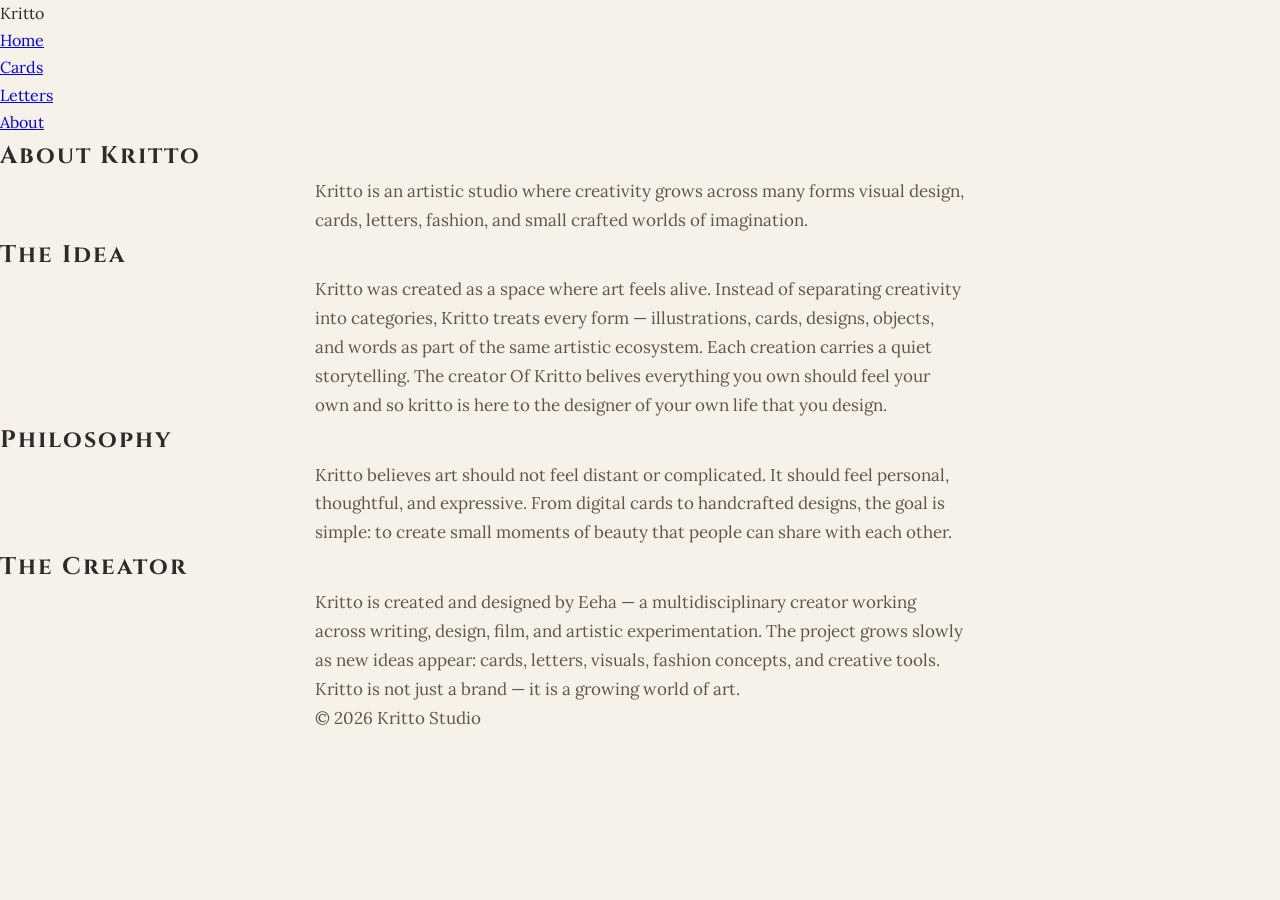
==== about.html @ 0f3da4ac "Create about.html" ====
<!DOCTYPE html>
<html lang="en">
<head>
<meta charset="UTF-8">
<meta name="viewport" content="width=device-width, initial-scale=1.0">

<title>About – Kritto</title>

<link href="https://fonts.googleapis.com/css2?family=Cinzel:wght@600&family=Lora:wght@400;500&display=swap" rel="stylesheet">
<link rel="stylesheet" href="style.css">

</head>
<body>

<!-- NAVIGATION -->
<nav>

<div class="nav-inner">

<div class="logo">Kritto</div>

<ul>
<li><a href="index.html">Home</a></li>
<li><a href="cards.html">Cards</a></li>
<li><a href="letters.html">Letters</a></li>
<li><a href="about.html">About</a></li>
</ul>

</div>

</nav>


<!-- HERO / INTRO -->

<section class="hero">

<div class="container">

<h1>About Kritto</h1>

<p>
Kritto is an artistic studio where creativity grows across many forms 
visual design, cards, letters, fashion, and small crafted worlds of imagination.
</p>

</div>

</section>


<!-- STORY -->

<section>

<div class="container">

<h2 class="section-title">The Idea</h2>

<p class="section-text">

Kritto was created as a space where art feels alive.  
Instead of separating creativity into categories, Kritto treats every form — 
illustrations, cards, designs, objects, and words as part of the same artistic ecosystem.

Each creation carries a quiet storytelling. The creator Of Kritto belives everything you own should feel your own and so kritto is here to the designer of your own life that you design.

</p>

</div>

</section>


<!-- PHILOSOPHY -->

<section>

<div class="container">

<h2 class="section-title">Philosophy</h2>

<p class="section-text">

Kritto believes art should not feel distant or complicated.  
It should feel personal, thoughtful, and expressive.

From digital cards to handcrafted designs, the goal is simple:  
to create small moments of beauty that people can share with each other.

</p>

</div>

</section>


<!-- CREATOR -->

<section>

<div class="container">

<h2 class="section-title">The Creator</h2>

<p class="section-text">

Kritto is created and designed by Eeha — a multidisciplinary creator working across writing, design, film, and artistic experimentation.

The project grows slowly as new ideas appear: cards, letters, visuals, fashion concepts, and creative tools.

Kritto is not just a brand — it is a growing world of art.

</p>

</div>

</section>


<!-- FOOTER -->

<footer>

<p>© 2026 Kritto Studio</p>

</footer>

</body>
</html>
---- style.css ----
/* =========================
   GLOBAL RESET
========================= */

*{
margin:0;
padding:0;
box-sizing:border-box;
}

body{
font-family:'Lora', serif;
background:#f6f2ea;
color:#2b2b2b;
line-height:1.7;
overflow-x:hidden;
}

h1,h2,h3{
font-family:'Cinzel', serif;
font-weight:700;
letter-spacing:2px;
}

p{
font-family:'Lora', serif;
font-size:17px;
color:#5f5647;
max-width:650px;
margin:auto;

   section{
padding:140px 0;
   }

/* =========================
   CONTAINER
========================= */

.container{
max-width:1200px;
margin:auto;
padding:0 40px;
}

/* =========================
   NAVIGATION
========================= */

nav{
position:fixed;
top:0;
width:100%;
background:#f6f2ea;
border-bottom:1px solid #e6dfd2;
z-index:1000;
}

nav .nav-inner{
display:flex;
justify-content:space-between;
align-items:center;
padding:18px 40px;
}

.logo{
font-family:'Cinzel', serif;
font-size:24px;
letter-spacing:2px;
color:#3a3226;
}

nav ul{
display:flex;
gap:28px;
list-style:none;
}

nav a{
text-decoration:none;
color:#4a4236;
font-size:15px;
transition:color .3s ease;
}

nav a:hover{
color:#8a6b3d;
}

/* =========================
   HERO
========================= */

.hero{
height:100vh;
display:flex;
align-items:center;
justify-content:center;
text-align:center;
padding-top:80px;
}

.hero h1{
font-family:'Cinzel', serif;
font-size:70px;
letter-spacing:4px;
margin-bottom:20px;
color:#3a3226;
}

.hero p{
font-size:20px;
color:#6a5f50;
}

/* =========================
   SECTIONS
========================= */

section{
padding:120px 0;
border-bottom:1px solid #ece5d8;
}

.section-title{
font-family:'Cinzel', serif;
font-size:36px;
margin-bottom:25px;
color:#3a3226;
text-align:center;
}

.section-text{
max-width:600px;
margin:auto;
text-align:center;
color:#6a5f50;
}

/* =========================
   CARDS GRID
========================= */

.cards-container{
margin-top:60px;
display:grid;
grid-template-columns:repeat(auto-fit,minmax(240px,1fr));
gap:30px;
}

.card{
background:#ffffff;
padding:40px;
border-radius:10px;
border:1px solid #ece5d8;
text-align:center;
transition:transform .35s ease, box-shadow .35s ease;
}

.card:hover{
transform:translateY(-6px);
box-shadow:0 10px 30px rgba(0,0,0,0.08);
}

.card-title{
font-family:'Cinzel', serif;
font-size:20px;
margin-bottom:10px;
}

/* =========================
   COMING SOON BOX
========================= */

.coming-soon{
margin-top:40px;
padding:50px;
border:1px dashed #c9b79b;
text-align:center;
border-radius:8px;
color:#7a6b56;
}

/* =========================
   FOOTER
========================= */

footer{
padding:40px 0;
text-align:center;
font-size:14px;
color:#7a6b56;
background:#f0eadf;
}

/* =========================
   RESPONSIVE
========================= */

@media(max-width:768px){

.hero h1{
font-size:46px;
}

nav ul{
display:none;
}

.container{
padding:0 20px;
}

}section p {
  text-align:center;
  font-size:1.2rem;
  color:#111;
}

/* =========================
   CARDS
========================= */
.cards-container {
  display:flex;
  flex-wrap:wrap;
  justify-content:center;
  gap:30px;
  max-width:100%;
}

.card {
  width:250px;
  height:350px;
  background:linear-gradient(145deg,#fff7eb,#f5c469);
  border-radius:25px;
  box-shadow:0 25px 45px rgba(0,0,0,0.1),0 10px 15px rgba(245,196,105,0.3);
  display:flex;
  justify-content:center;
  align-items:center;
  font-size:1.5rem;
  font-weight:700;
  color:#111;
  transition:all 0.5s ease;
  cursor:pointer;
}

.card:hover {
  transform:translateY(-15px) rotateX(5deg) rotateY(5deg);
  box-shadow:0 35px 60px rgba(0,0,0,0.15),0 15px 25px rgba(245,196,105,0.4);
}

/* =========================
   COMING SOON
========================= */
.coming-soon {
  text-align:center;
  padding:80px 20px;
  border:2px dashed #f5c469;
  border-radius:20px;
  font-weight:600;
  color:#f5c469;
  animation:pulse 2s infinite;
}

@keyframes pulse {
  0%,100%{ transform:scale(1); opacity:0.85; }
  50%{ transform:scale(1.05); opacity:1; }
}

/* =========================
   FOOTER
========================= */
footer {
  padding:50px 20px;
  text-align:center;
  color:#111;
  font-size:0.9rem;
  background:#fff7eb;
}

/* =========================
   RESPONSIVE
========================= */
@media(max-width:1024px){
  nav{padding:15px 30px;}
  .hero h1{font-size:3rem;}
  .hero p{font-size:1.3rem;}
}

@media(max-width:768px){
  nav ul{gap:15px; flex-wrap:wrap;}
  .hero h1{font-size:2.2rem;}
  .hero p{font-size:1rem;}
  .cards-container{gap:20px;}
  .card{width:200px;height:280px;font-size:1.2rem;}
}
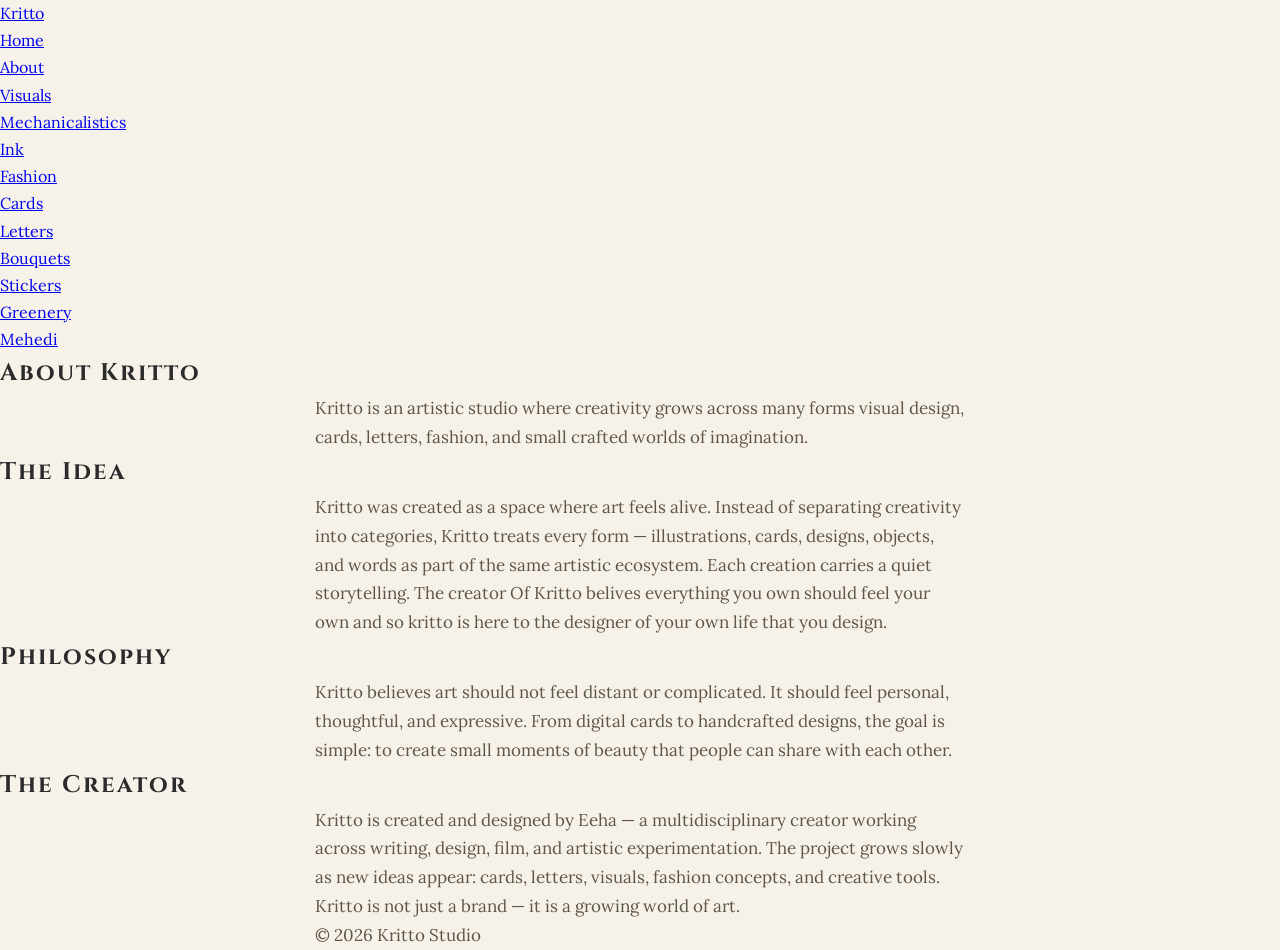
==== commit 4e8eaa71: "Update about.html" ====
--- a/about.html
+++ b/about.html
@@ -17,13 +17,23 @@
 
 <div class="nav-inner">
 
-<div class="logo">Kritto</div>
+<div class="logo">
+<a href="index.html">Kritto</a>
+</div>
 
 <ul>
 <li><a href="index.html">Home</a></li>
+<li><a href="about.html">About</a></li>
+<li><a href="visuals.html">Visuals</a></li>
+<li><a href="mechanicalistics.html">Mechanicalistics</a></li>
+<li><a href="ink.html">Ink</a></li>
+<li><a href="fashion.html">Fashion</a></li>
 <li><a href="cards.html">Cards</a></li>
 <li><a href="letters.html">Letters</a></li>
-<li><a href="about.html">About</a></li>
+<li><a href="bouquets.html">Bouquets</a></li>
+<li><a href="stickers.html">Stickers</a></li>
+<li><a href="greenery.html">Greenery</a></li>
+<li><a href="mehedi.html">Mehedi</a></li>
 </ul>
 
 </div>
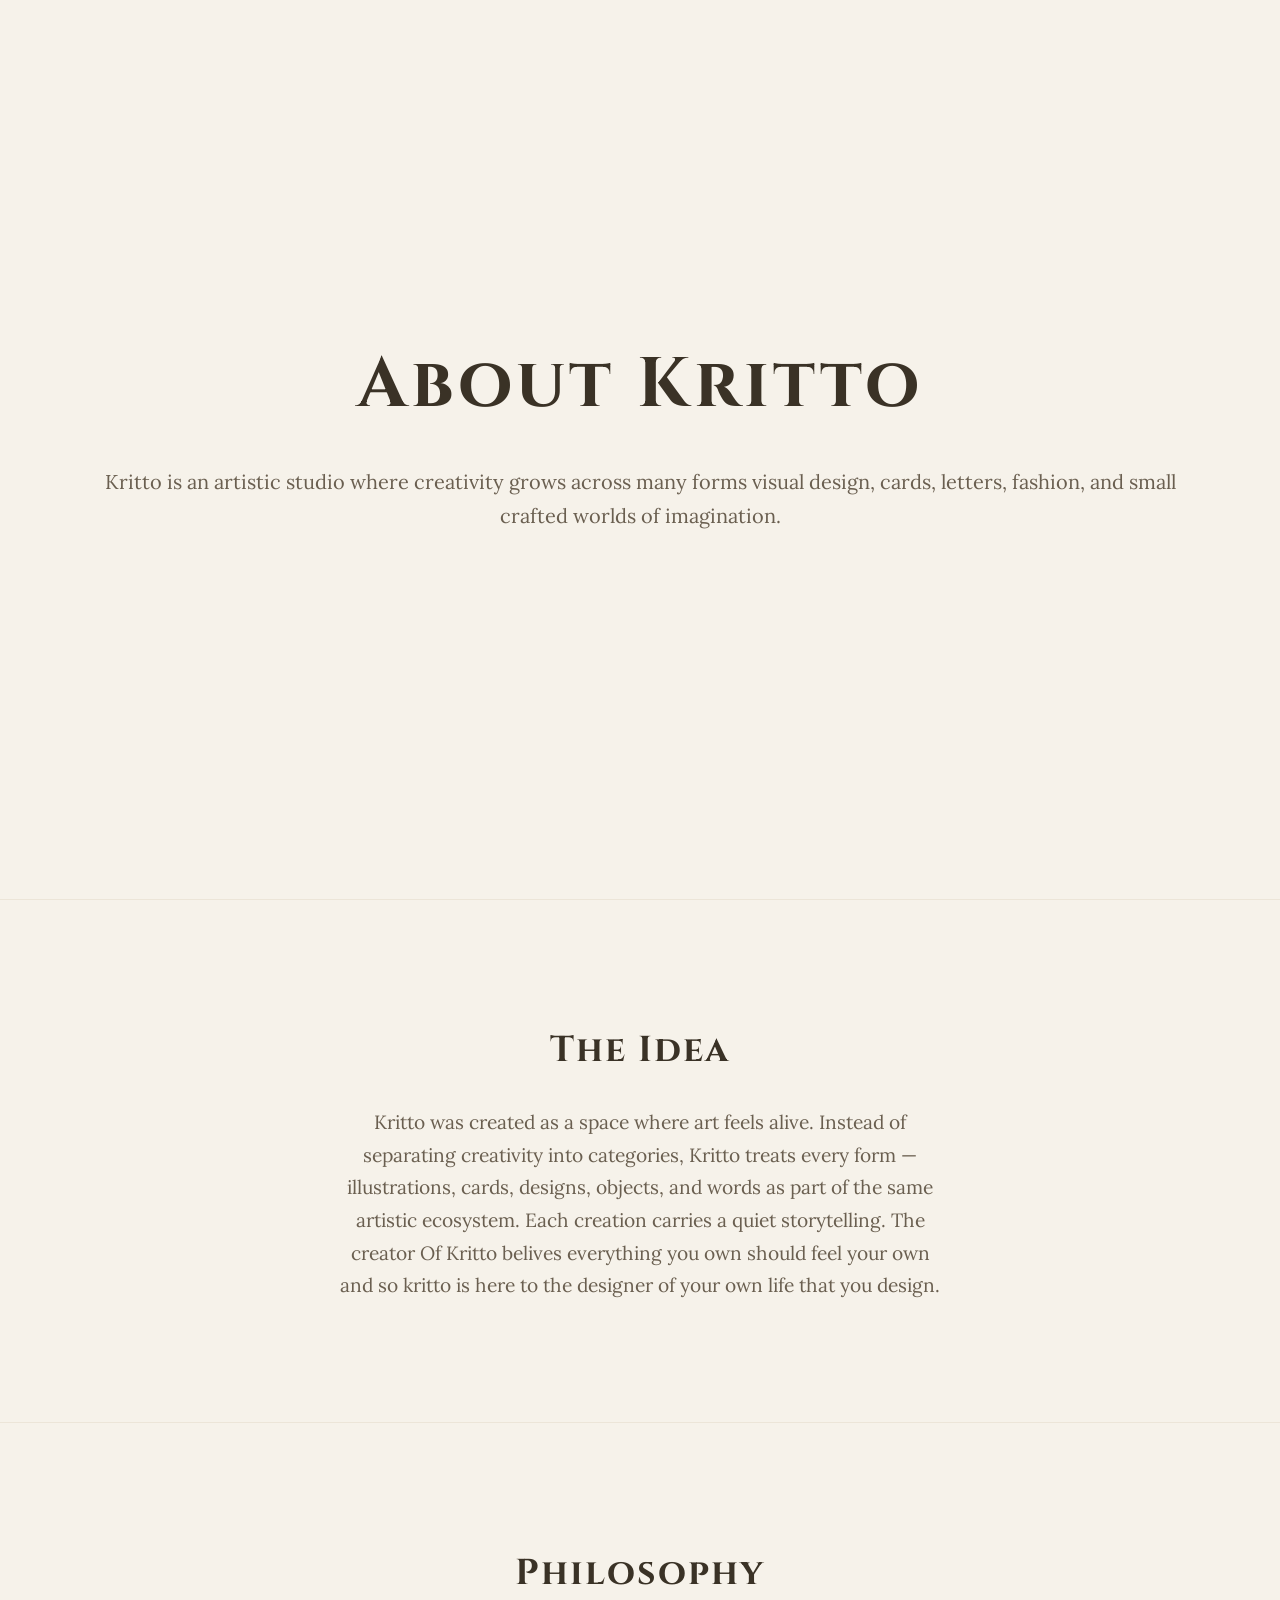
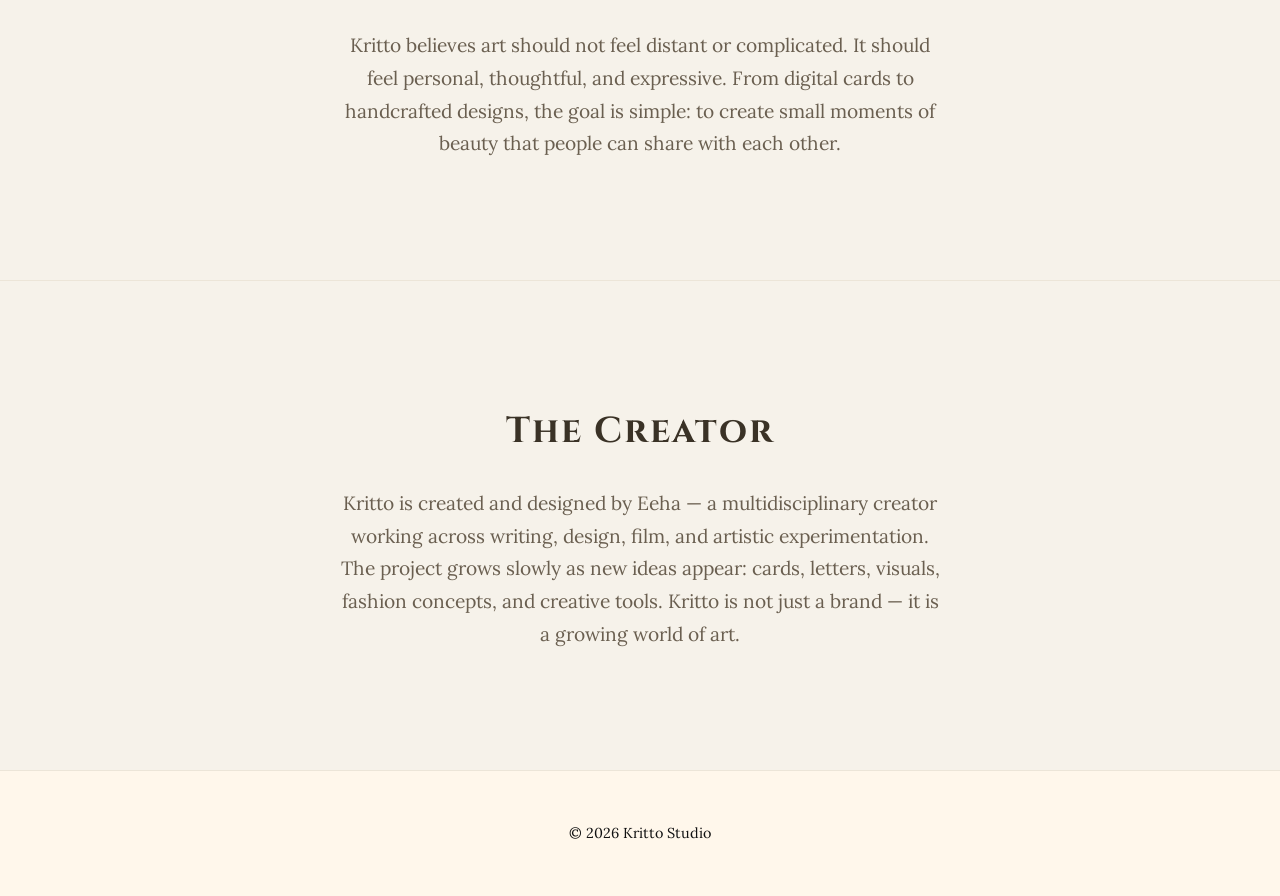
==== commit df7a479d: "Update about.html" ====
--- a/about.html
+++ b/about.html
@@ -12,34 +12,15 @@
 </head>
 <body>
 
-<!-- NAVIGATION -->
-<nav>
-
-<div class="nav-inner">
-
-<div class="logo">
-<a href="index.html">Kritto</a>
-</div>
-
-<ul>
-<li><a href="index.html">Home</a></li>
-<li><a href="about.html">About</a></li>
-<li><a href="visuals.html">Visuals</a></li>
-<li><a href="mechanicalistics.html">Mechanicalistics</a></li>
-<li><a href="ink.html">Ink</a></li>
-<li><a href="fashion.html">Fashion</a></li>
-<li><a href="cards.html">Cards</a></li>
-<li><a href="letters.html">Letters</a></li>
-<li><a href="bouquets.html">Bouquets</a></li>
-<li><a href="stickers.html">Stickers</a></li>
-<li><a href="greenery.html">Greenery</a></li>
-<li><a href="mehedi.html">Mehedi</a></li>
-</ul>
-
-</div>
-
-</nav>
-
+<script>
+fetch('nav.html')
+  .then(response => response.text())
+  .then(data => {
+    document.getElementById('nav-placeholder').innerHTML = data;
+  })
+  .catch(error => console.error('Error loading nav:', error));
+</script>
+  
 
 <!-- HERO / INTRO -->
 
@@ -136,5 +117,16 @@
 
 </footer>
 
+  <body>
+
+<script>
+fetch('nav.html')
+  .then(response => response.text())
+  .then(data => {
+    document.getElementById('nav-placeholder').innerHTML = data;
+  })
+  .catch(error => console.error('Error loading nav:', error));
+</script>
+
 </body>
 </html>
--- a/style.css
+++ b/style.css
@@ -22,16 +22,6 @@
 letter-spacing:2px;
 }
 
-p{
-font-family:'Lora', serif;
-font-size:17px;
-color:#5f5647;
-max-width:650px;
-margin:auto;
-
-   section{
-padding:140px 0;
-   }
 
 /* =========================
    CONTAINER
